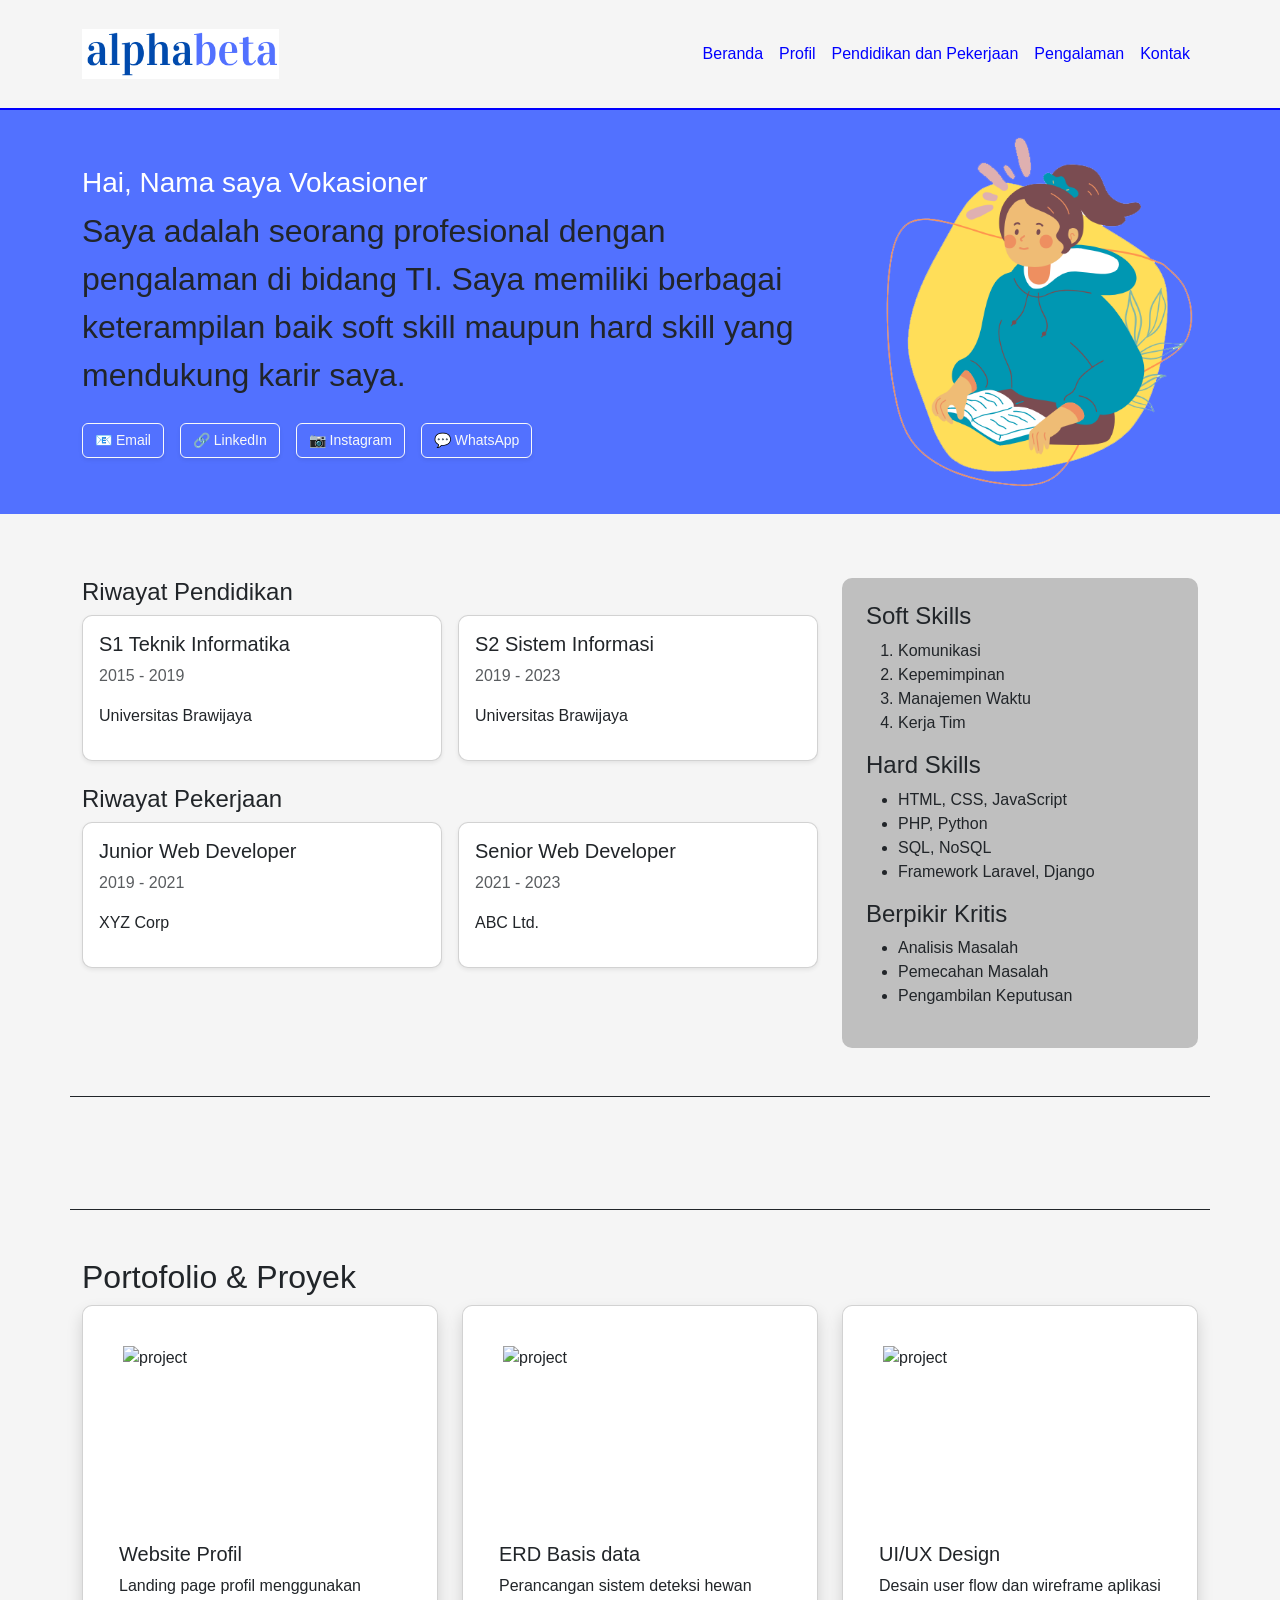
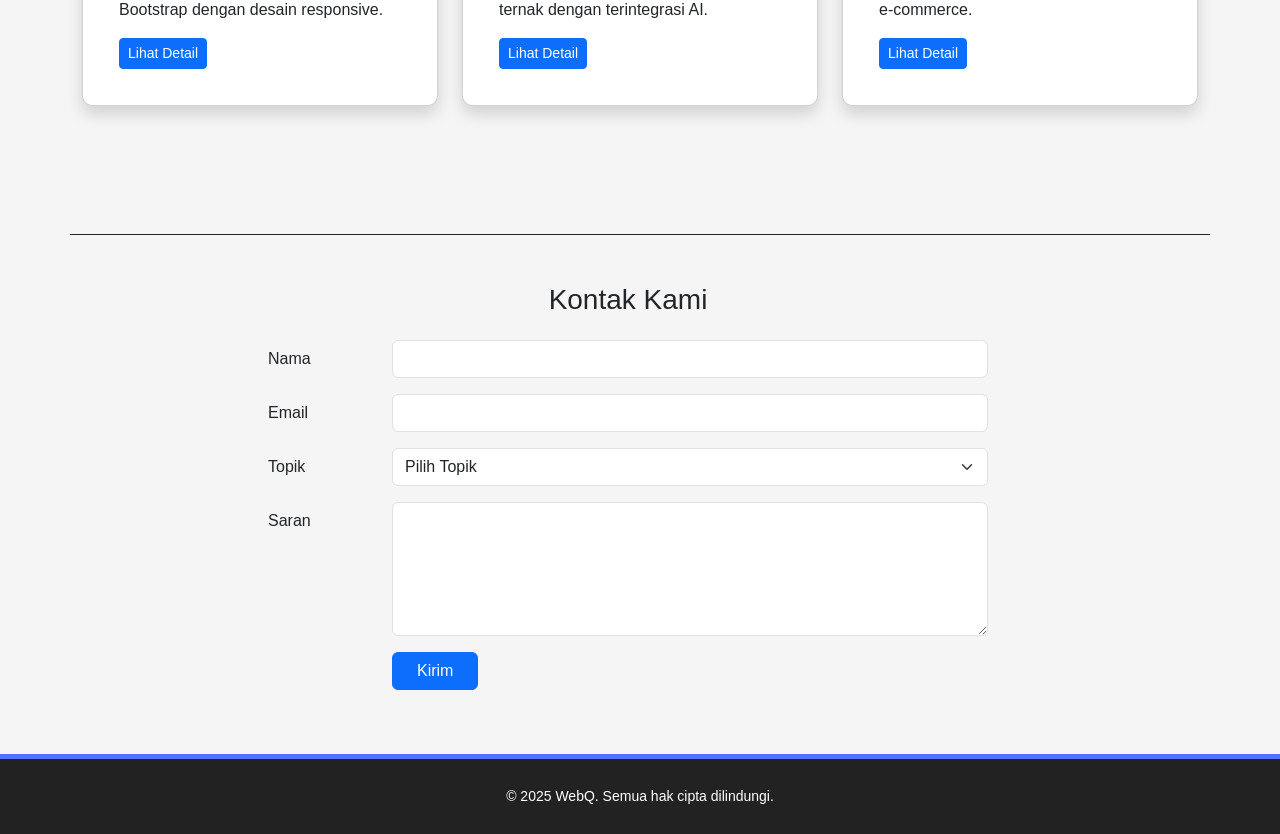
==== Praktikum/project_bootstrap/index.html @ 244abe0d "tested7" ====
<!DOCTYPE html>
<html lang="en">
<head>
<meta charset="utf-8" />
<meta name="viewport" content="width=device-width, initial-scale=1" />
<title>Website Profil</title>
 <link
href="https://cdn.jsdelivr.net/npm/bootstrap@5.3.8/dist/css/bootstrap.min.css"
rel="stylesheet" integrity="sha384-sRIl4kxILFvY47J16cr9ZwB07vP4J8+LH7qKQnuqkuIAvNWLzeN8tE5YBujZqJLB"
crossorigin="anonymous">
<link href="css/style.css" rel="stylesheet" />
</head>
<body>
<nav class="navbar navbar-expand-lg pt-4 pb-4" style="border-bottom: 2px
solid blue">
    <div class="container"> 
        <a class="navbar-brand" href="#">
            <img src="images/logo.png" alt="AlphaBeta" height="50" />
        </a>
        <button class="navbar-toggler" type="button" data-bs-toggle="collapse" data-bs-target="#navbarNav" aria-controls="navbarNav" aria-expanded="false" aria-label="Toggle navigation">
            <span class="navbar-toggler-icon"></span>
        </button>
        <div class="collapse navbar-collapse" id="navbarNav">
            <ul class="navbar-nav ms-auto">
                <li class="nav-item">
                    <a class="nav-link" href="#">Beranda</a>
                </li>
                <li class="nav-item">
                    <a class="nav-link" href="#">Profil</a>
                </li>
                <li class="nav-item">
                    <a class="nav-link" href="#">Pendidikan dan Pekerjaan</a>
                </li>
                <li class="nav-item">
                    <a class="nav-link" href="#">Pengalaman</a>
                </li>
                <li class="nav-item">
                    <a class="nav-link" href="#">Kontak</a>
                </li>
            </ul>
        </div>

    </div>
</nav>
<section id="profil">
    <div class="container pt-4 pb-4">
        <div class="row align-items-center">
            <div id="profil-content" class="col-md-8 col-xs-12 float-sm-end">
                <h3 class="text-white">Hai, Nama saya Vokasioner</h3>
                <p class="fs-2">Saya adalah seorang profesional dengan
 pengalaman di bidang TI.
 Saya memiliki berbagai keterampilan baik soft skill maupun
 hard skill yang mendukung karir saya.</p>
 <div class="mt-4 d-flex gap-3 flex-wrap">
    <a href="mailto:emailkamu@gmail.com" class="btn btn-outline-light shadow-sm">
            📧 Email
        </a>

        <a href="#" class="btn btn-outline-light shadow-sm">
            🔗 LinkedIn
        </a>

        <a href="#" class="btn btn-outline-light shadow-sm">
            📷 Instagram
        </a>

        <a href="#" class="btn btn-outline-light shadow-sm">
            💬 WhatsApp
        </a>
    </div>
                
             </div>
            <div id="profil-img" class="col-md-4 col-xs-12 float-sm-start">
                <img class="img-fluid" src="images/images.png">
        </div>
    </div>
    </div>
</section>
<section id="pendidikan">
  <div class="container border-bottom border-dark pt-3 py-5 my-5">
    <div class="row">

      <!-- Kolom Kiri: Card Pendidikan & Pekerjaan -->
      <div class="col-md-8 col-xs-12">

        <h4>Riwayat Pendidikan</h4>
        <div class="row g-3 mb-4">
          <div class="col-md-6">
            <div class="card p-3 shadow-sm">
              <h5>S1 Teknik Informatika</h5>
              <p class="text-muted">2015 - 2019</p>
              <p>Universitas Brawijaya</p>
            </div>
          </div>
          <div class="col-md-6">
            <div class="card p-3 shadow-sm">
              <h5>S2 Sistem Informasi</h5>
              <p class="text-muted">2019 - 2023</p>
              <p>Universitas Brawijaya</p>
            </div>
          </div>
        </div>

        <h4>Riwayat Pekerjaan</h4>
        <div class="row g-3">
          <div class="col-md-6">
            <div class="card p-3 shadow-sm">
              <h5>Junior Web Developer</h5>
              <p class="text-muted">2019 - 2021</p>
              <p>XYZ Corp</p>
            </div>
          </div>
          <div class="col-md-6">
            <div class="card p-3 shadow-sm">
              <h5>Senior Web Developer</h5>
              <p class="text-muted">2021 - 2023</p>
              <p>ABC Ltd.</p>
            </div>
          </div>
        </div>

      </div>

      <!-- Kolom Kanan: Skill -->
      <div class="col-md-4 col-xs-12">
        <aside class="p-4">

          <h4>Soft Skills</h4>
          <ol>
            <li>Komunikasi</li>
            <li>Kepemimpinan</li>
            <li>Manajemen Waktu</li>
            <li>Kerja Tim</li>
          </ol>

          <h4>Hard Skills</h4>
          <ul>
            <li>HTML, CSS, JavaScript</li>
            <li>PHP, Python</li>
            <li>SQL, NoSQL</li>
            <li>Framework Laravel, Django</li>
          </ul>

          <h4>Berpikir Kritis</h4>
          <ul>
            <li>Analisis Masalah</li>
            <li>Pemecahan Masalah</li>
            <li>Pengambilan Keputusan</li>
          </ul>

        </aside>
      </div>

    </div>
  </div>
</section>
<section id="portofolio">
    <div class="container border-bottom border-dark pt-3 py-5 my-5"></div>
  <div class="container">

    <h2>Portofolio & Proyek</h2>

    <div class="row g-4">
      <div class="col-md-4">
        <div class="card shadow h-100">
          <img src="https://ncarb.github.io/bootstrap/assets/img/bootstrap-stack.png" class="card-img-top portofolio-img" alt="project">
          <div class="card-body d-flex flex-column">
            <h5 class="card-title">Website Profil</h5>
            <p class="card-text">
              Landing page profil menggunakan Bootstrap dengan desain responsive.
            </p>
            <a href="#" class="btn btn-primary btn-sm mt-auto align-self-start">Lihat Detail</a>
          </div>
        </div>
      </div>
      <div class="col-md-4">
        <div class="card shadow h-100">
          <img src="https://assets.ibm.com/is/image/ibm/physical-data-modeling:16x9?fmt=png-alpha&dpr=on%2C1.25&wid=960&hei=540" class="card-img-top portofolio-img" alt="project">
          <div class="card-body d-flex flex-column">
            <h5 class="card-title">ERD Basis data</h5>
            <p class="card-text">
              Perancangan sistem deteksi hewan ternak dengan terintegrasi AI.
            </p>
            <a href="#" class="btn btn-primary btn-sm mt-auto align-self-start">Lihat Detail</a>
          </div>
        </div>
    </div>
      <div class="col-md-4">
        <div class="card shadow h-100">
          <img src="https://1000logos.net/wp-content/uploads/2024/09/Figma-Logo-768x432.png" class="card-img-top portofolio-img" alt="project">
          <div class="card-body d-flex flex-column">
            <h5 class="card-title">UI/UX Design</h5>
            <p class="card-text">
              Desain user flow dan wireframe aplikasi e-commerce.
            </p>
            <a href="#" class="btn btn-primary btn-sm mt-auto align-self-start">Lihat Detail</a>
          </div>
        </div>
      </div>

    </div>

  </div>
</section>
<section id="kontak" class="pt-3">
     <div class="container border-bottom border-dark pt-3 py-5 my-5"></div>
<div class="container">
<div class="row w-100">
<div class="col-md-10 col-lg-8 mx-auto">
<h3 class="text-center mb-4">Kontak Kami</h3>
<div id="form-kontak">
<form>
<div class="row mb-3">
<label for="nama" class="col-sm-2 col-form-label">
 Nama</label>
<div class="col-sm-10">
<input type="text" class="form-control" id="nama">
</div>
</div>
<div class="row mb-3">
<label for="email" class="col-sm-2 col-form-label">
 Email</label>
<div class="col-sm-10">
<input type="email" class="form-control" id="email">
</div>
</div>
<div class="row mb-3">
<label for="topik" class="col-sm-2 col-form-label">
 Topik</label>
<div class="col-sm-10">
<select class="form-select" id="topik">
<option selected>Pilih Topik</option>
<option value="1">Saran</option>
<option value="2">Kritik</option>
</select>
</div>
</div>
<div class="row mb-3">
<label for="saran" class="col-sm-2 col-form-label">
 Saran</label>
<div class="col-sm-10">
<textarea rows="5" class="form-control" id="saran"></textarea>
</div>
</div>
<div class="row mb-3">
<div class="col-sm-10 offset-sm-2">
<button type="submit" class="btn btn-primary px-4">Kirim</button>
</div>
</div>
</form>
</div>
</div>
</div>
</div>
</section>


<footer class="mt-5 d-flex justify-content-center align-items-center">
<div class="text-center text-white">
 &copy; 2025 WebQ.
 Semua hak cipta dilindungi.
 </div>
</footer>

<script src="js/bootstrap.bundle.min.js"></script>
</body>
</html>
---- Praktikum/project_bootstrap/css/style.css ----
.nav-link {
    color: blue !important;
}
nav.navbar ul.navbar-nav li a:hover {
    text-decoration: underline;
}
#profil {
    background: #5271ff;
    min-height: 300px;
}

/* GANTI #pendidikan aside dengan warna dari .right kamu */
#pendidikan aside {
    background: #bfbfbf;
    padding: 20px;
    border-radius: 10px;
    min-height: 400px;
}

footer {
    height: 80px;
    font-size: 14px;
    background: #222;
    border-top: 5px solid #5271ff;
}
#profil .btn {
    font-size: 14px;
}
#profil .btn:hover {
    transform: translateY(-4px);
}

/* Card tetap boleh ada */
.card {
    background: white;
    padding: 20px;
    border-radius: 10px;
    box-shadow: 0 4px 10px rgba(0,0,0,0.1);
    transition: transform 0.2s;
}
.card:hover {
    transform: translateY(-5px);
}
.card h3 {
    margin-bottom: 30px;
}

body {
    font-family: Arial, sans-serif;
    background: #f5f5f5;
    margin: 0;
}
.portofolio-img {
    width: 100%;
    height: 200px;
    object-fit: contain;
    padding: 20px;
    background-color: white;
}
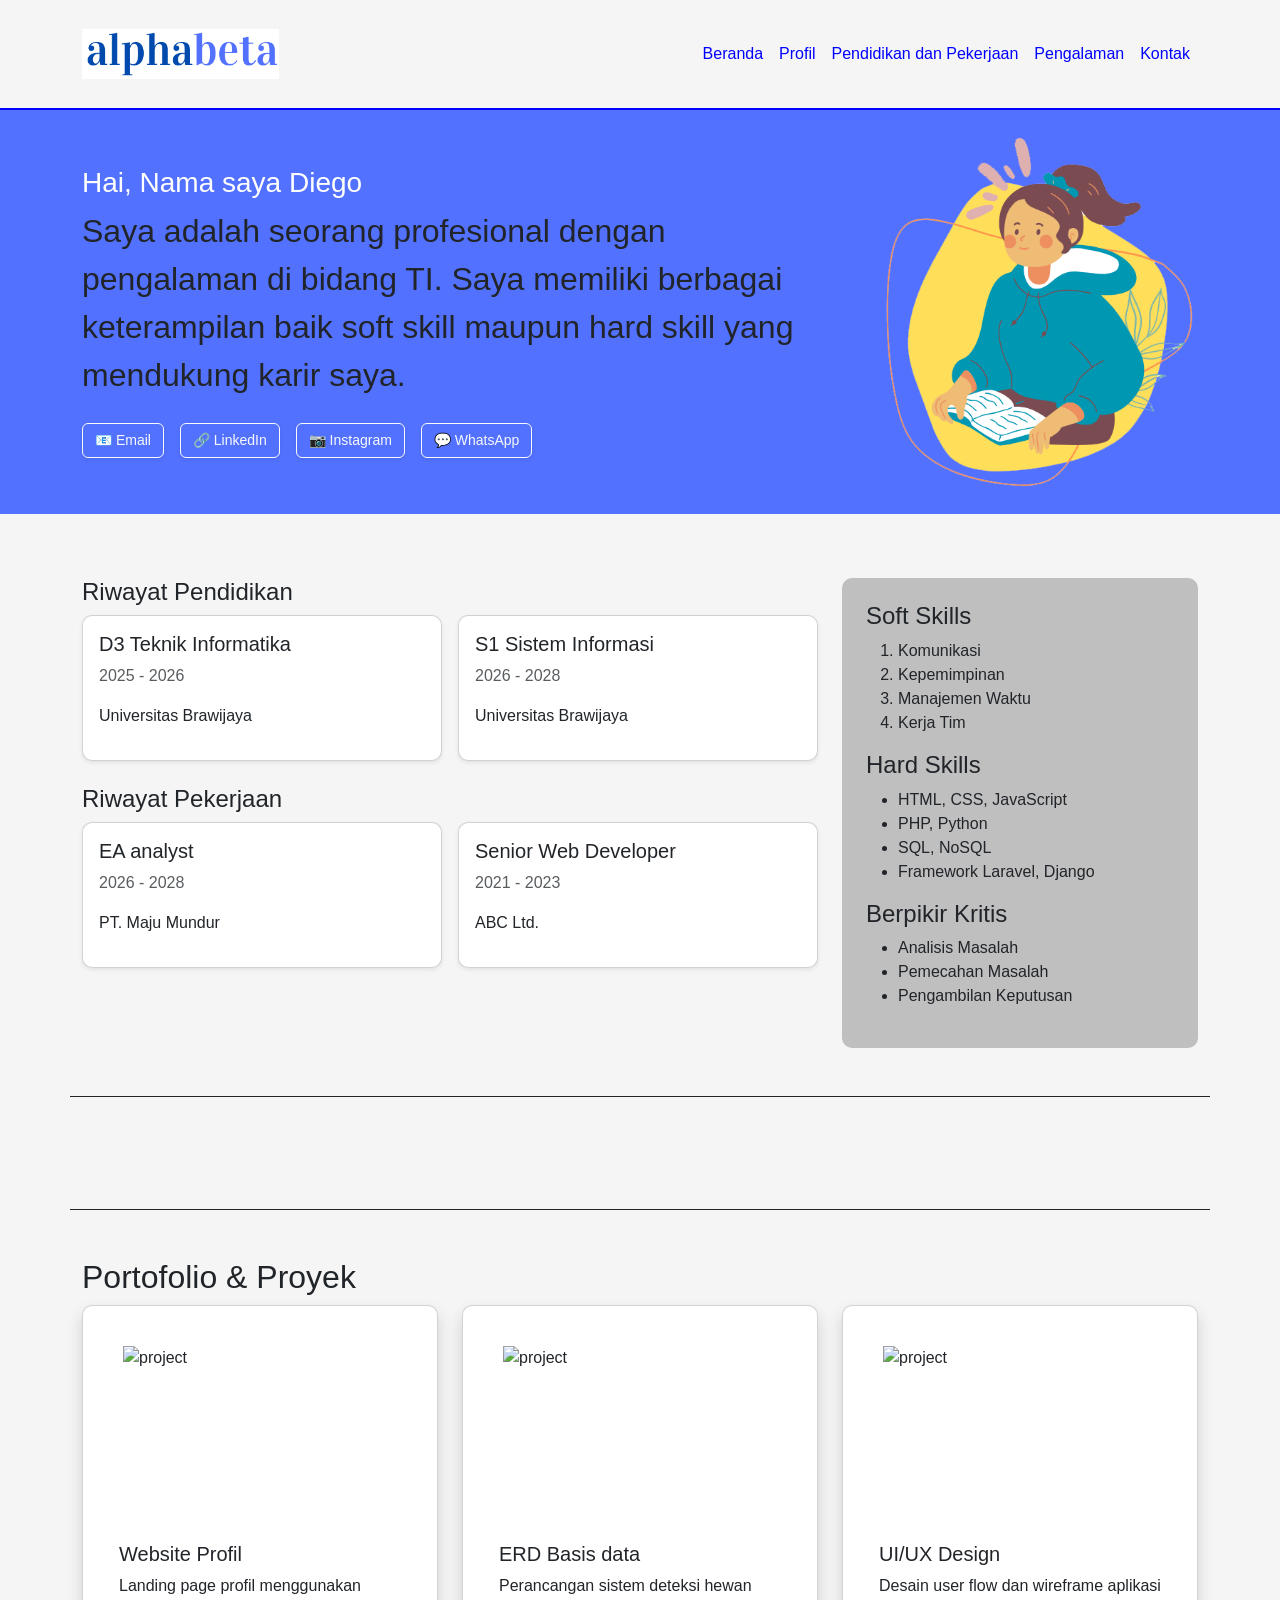
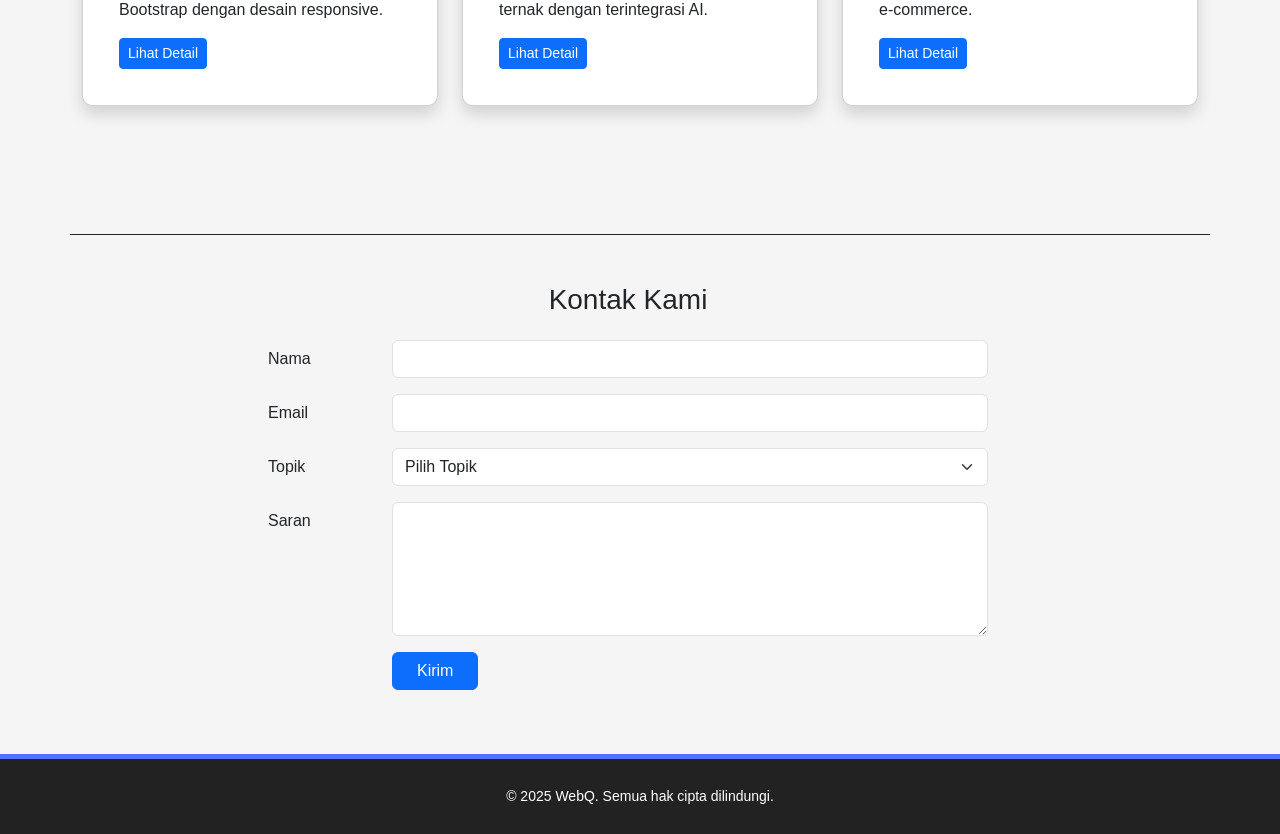
==== commit f275649b: "chore: dumb down App.jsx structure per user request" ====
--- a/Praktikum/project_bootstrap/index.html
+++ b/Praktikum/project_bootstrap/index.html
@@ -46,7 +46,7 @@
     <div class="container pt-4 pb-4">
         <div class="row align-items-center">
             <div id="profil-content" class="col-md-8 col-xs-12 float-sm-end">
-                <h3 class="text-white">Hai, Nama saya Vokasioner</h3>
+                <h3 class="text-white">Hai, Nama saya Diego</h3>
                 <p class="fs-2">Saya adalah seorang profesional dengan
  pengalaman di bidang TI.
  Saya memiliki berbagai keterampilan baik soft skill maupun
@@ -87,15 +87,15 @@
         <div class="row g-3 mb-4">
           <div class="col-md-6">
             <div class="card p-3 shadow-sm">
-              <h5>S1 Teknik Informatika</h5>
-              <p class="text-muted">2015 - 2019</p>
+              <h5>D3 Teknik Informatika</h5>
+              <p class="text-muted">2025 - 2026</p>
               <p>Universitas Brawijaya</p>
             </div>
           </div>
           <div class="col-md-6">
             <div class="card p-3 shadow-sm">
-              <h5>S2 Sistem Informasi</h5>
-              <p class="text-muted">2019 - 2023</p>
+              <h5>S1 Sistem Informasi</h5>
+              <p class="text-muted">2026 - 2028</p>
               <p>Universitas Brawijaya</p>
             </div>
           </div>
@@ -105,9 +105,9 @@
         <div class="row g-3">
           <div class="col-md-6">
             <div class="card p-3 shadow-sm">
-              <h5>Junior Web Developer</h5>
-              <p class="text-muted">2019 - 2021</p>
-              <p>XYZ Corp</p>
+              <h5>EA analyst</h5>
+              <p class="text-muted">2026 - 2028</p>
+              <p>PT. Maju Mundur</p>
             </div>
           </div>
           <div class="col-md-6">
